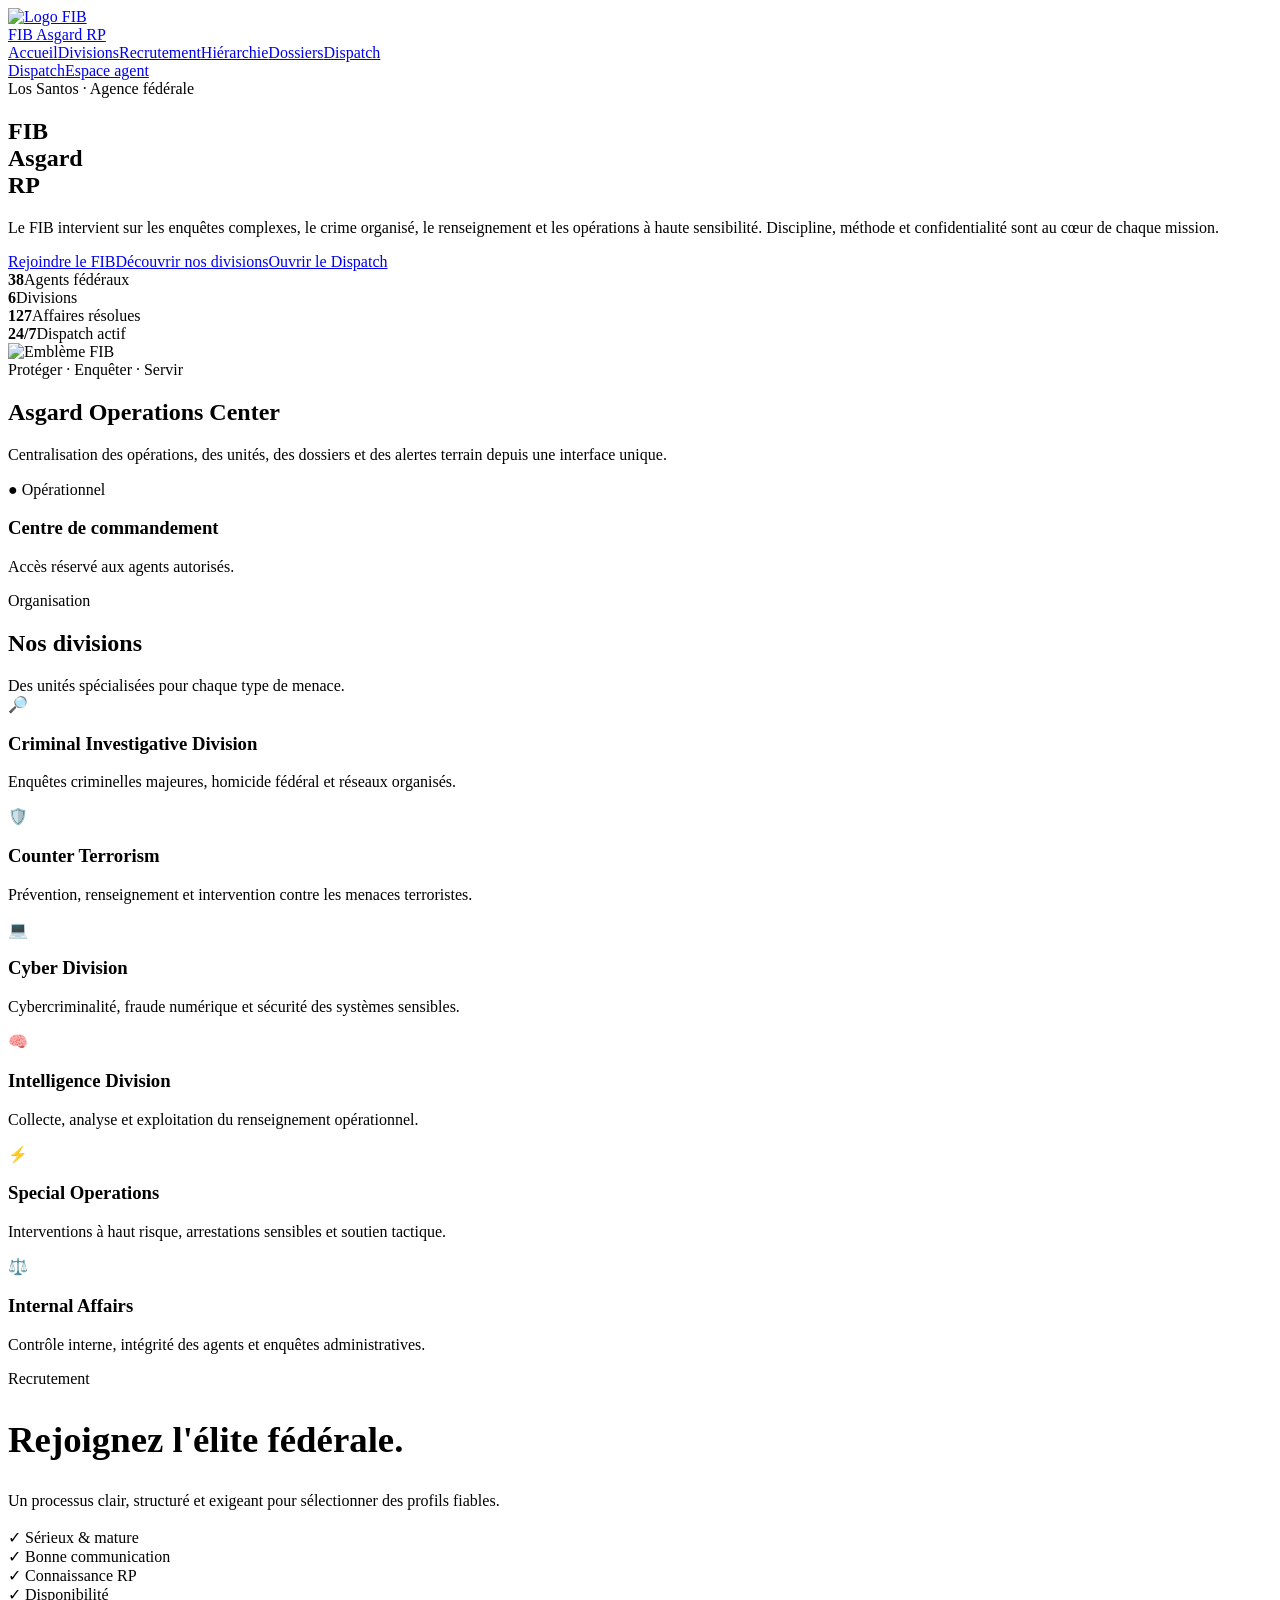
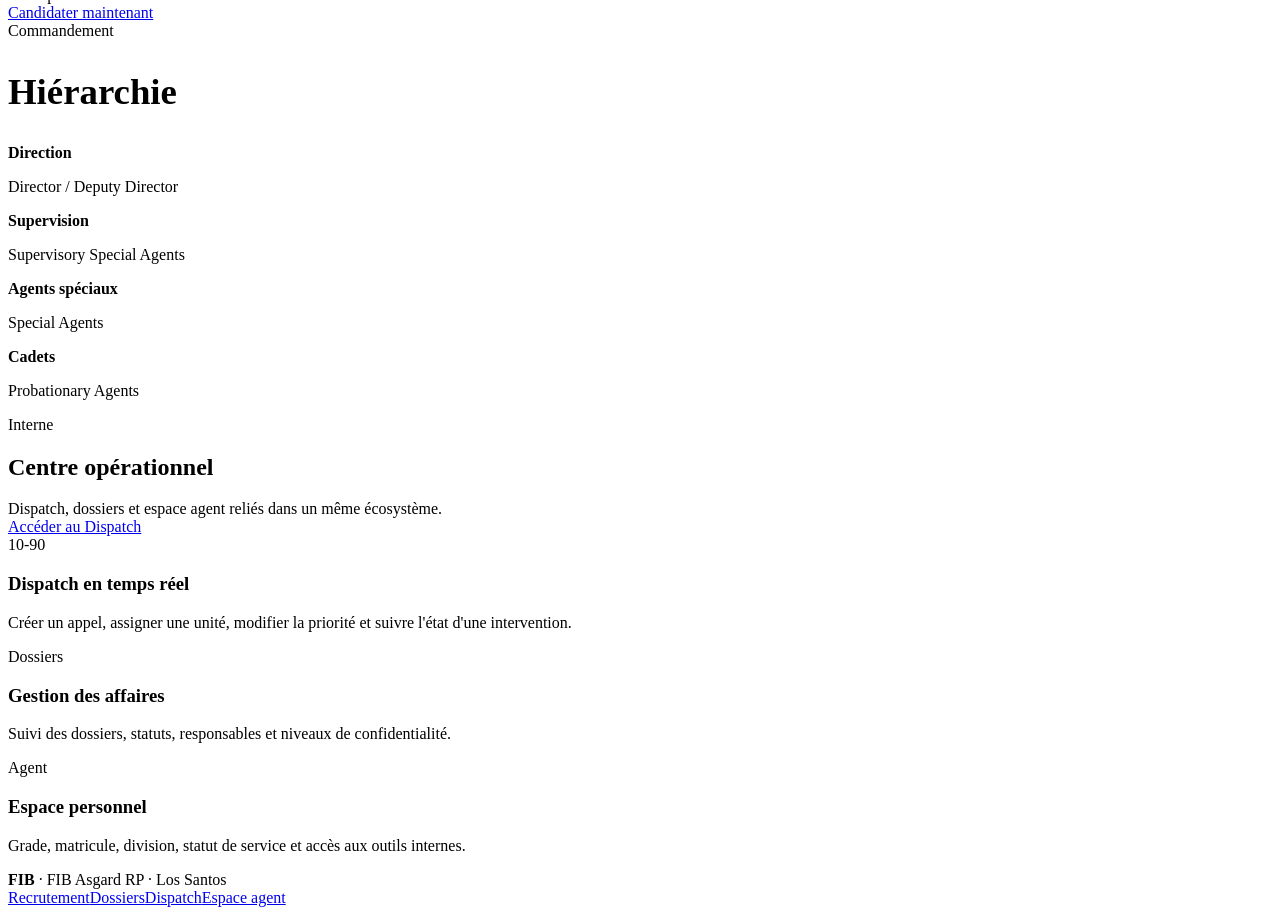
==== index.html @ b52d8143 "Ajoute la page d’accueil FIB Asgard RP" ====
<!doctype html>
<html lang="fr"><head><meta charset="utf-8"><meta name="viewport" content="width=device-width,initial-scale=1">
<title>FIB — FIB Asgard RP</title><link rel="icon" type="image/jpeg" href="assets/fib-logo.svg"><link rel="stylesheet" href="styles.css"></head>
<body>
<header class="top"><div class="shell nav"><a class="brand" href="index.html"><div class="logo"><img src="assets/fib-logo.svg" alt="Logo FIB"></div><span>FIB Asgard RP</span></a>
<nav class="navlinks"><a class="active" href="index.html">Accueil</a><a href="#divisions">Divisions</a><a href="recrutement.html">Recrutement</a><a href="#hierarchie">Hiérarchie</a><a href="dossiers.html">Dossiers</a><a href="dispatch.html">Dispatch</a></nav>
<div class="actions"><a class="btn hide-mobile" href="dispatch.html">Dispatch</a><a class="btn primary" href="agent.html">Espace agent</a></div></div></header>
<main>
<section class="hero"><div class="shell hero-grid"><div><div class="eyebrow">Los Santos · Agence fédérale</div><h1>FIB<br>Asgard<br>RP</h1><p>Le FIB intervient sur les enquêtes complexes, le crime organisé, le renseignement et les opérations à haute sensibilité. Discipline, méthode et confidentialité sont au cœur de chaque mission.</p>
<div class="hero-actions"><a class="btn primary" href="recrutement.html">Rejoindre le FIB</a><a class="btn" href="#divisions">Découvrir nos divisions</a><a class="btn" href="dispatch.html">Ouvrir le Dispatch</a></div>
<div class="stats"><div class="stat"><strong>38</strong><span>Agents fédéraux</span></div><div class="stat"><strong>6</strong><span>Divisions</span></div><div class="stat"><strong>127</strong><span>Affaires résolues</span></div><div class="stat"><strong>24/7</strong><span>Dispatch actif</span></div></div></div>
<div class="hero-card"><img class="hero-seal-img" src="assets/fib-logo.svg" alt="Emblème FIB"><div class="motto">Protéger · Enquêter · Servir</div><h2>Asgard Operations Center</h2><p>Centralisation des opérations, des unités, des dossiers et des alertes terrain depuis une interface unique.</p>
<div class="card" style="margin-top:17px"><span class="tag green">● Opérationnel</span><h3>Centre de commandement</h3><p>Accès réservé aux agents autorisés.</p></div></div></div></section>
<section class="section" id="divisions"><div class="shell"><div class="section-head"><div><div class="kicker">Organisation</div><h2>Nos divisions</h2><div class="muted">Des unités spécialisées pour chaque type de menace.</div></div></div>
<div class="grid"><article class="card"><div class="icon">🔎</div><h3>Criminal Investigative Division</h3><p>Enquêtes criminelles majeures, homicide fédéral et réseaux organisés.</p></article>
<article class="card"><div class="icon">🛡️</div><h3>Counter Terrorism</h3><p>Prévention, renseignement et intervention contre les menaces terroristes.</p></article>
<article class="card"><div class="icon">💻</div><h3>Cyber Division</h3><p>Cybercriminalité, fraude numérique et sécurité des systèmes sensibles.</p></article>
<article class="card"><div class="icon">🧠</div><h3>Intelligence Division</h3><p>Collecte, analyse et exploitation du renseignement opérationnel.</p></article>
<article class="card"><div class="icon">⚡</div><h3>Special Operations</h3><p>Interventions à haut risque, arrestations sensibles et soutien tactique.</p></article>
<article class="card"><div class="icon">⚖️</div><h3>Internal Affairs</h3><p>Contrôle interne, intégrité des agents et enquêtes administratives.</p></article></div></div></section>
<section class="section alt"><div class="shell grid two"><div class="card"><div class="kicker">Recrutement</div><h2 style="font-size:2.3rem">Rejoignez l'élite fédérale.</h2><p>Un processus clair, structuré et exigeant pour sélectionner des profils fiables.</p><div class="grid two" style="margin-top:18px"><div class="tag green">✓ Sérieux & mature</div><div class="tag green">✓ Bonne communication</div><div class="tag green">✓ Connaissance RP</div><div class="tag green">✓ Disponibilité</div></div><a class="btn primary" style="margin-top:20px" href="recrutement.html">Candidater maintenant</a></div>
<div class="card" id="hierarchie"><div class="kicker">Commandement</div><h2 style="font-size:2.3rem">Hiérarchie</h2><div class="grid two"><div class="card"><strong>Direction</strong><p>Director / Deputy Director</p></div><div class="card"><strong>Supervision</strong><p>Supervisory Special Agents</p></div><div class="card"><strong>Agents spéciaux</strong><p>Special Agents</p></div><div class="card"><strong>Cadets</strong><p>Probationary Agents</p></div></div></div></div></section>
<section class="section"><div class="shell"><div class="section-head"><div><div class="kicker">Interne</div><h2>Centre opérationnel</h2><div class="muted">Dispatch, dossiers et espace agent reliés dans un même écosystème.</div></div><a class="btn primary" href="dispatch.html">Accéder au Dispatch</a></div>
<div class="grid"><div class="card"><span class="tag red">10-90</span><h3>Dispatch en temps réel</h3><p>Créer un appel, assigner une unité, modifier la priorité et suivre l'état d'une intervention.</p></div><div class="card"><span class="tag">Dossiers</span><h3>Gestion des affaires</h3><p>Suivi des dossiers, statuts, responsables et niveaux de confidentialité.</p></div><div class="card"><span class="tag green">Agent</span><h3>Espace personnel</h3><p>Grade, matricule, division, statut de service et accès aux outils internes.</p></div></div></div></section>
</main>
<footer class="footer"><div class="shell foot"><div><b>FIB</b> · FIB Asgard RP · Los Santos</div><div class="footlinks"><a href="recrutement.html">Recrutement</a><a href="dossiers.html">Dossiers</a><a href="dispatch.html">Dispatch</a><a href="agent.html">Espace agent</a></div></div></footer>
</body></html>
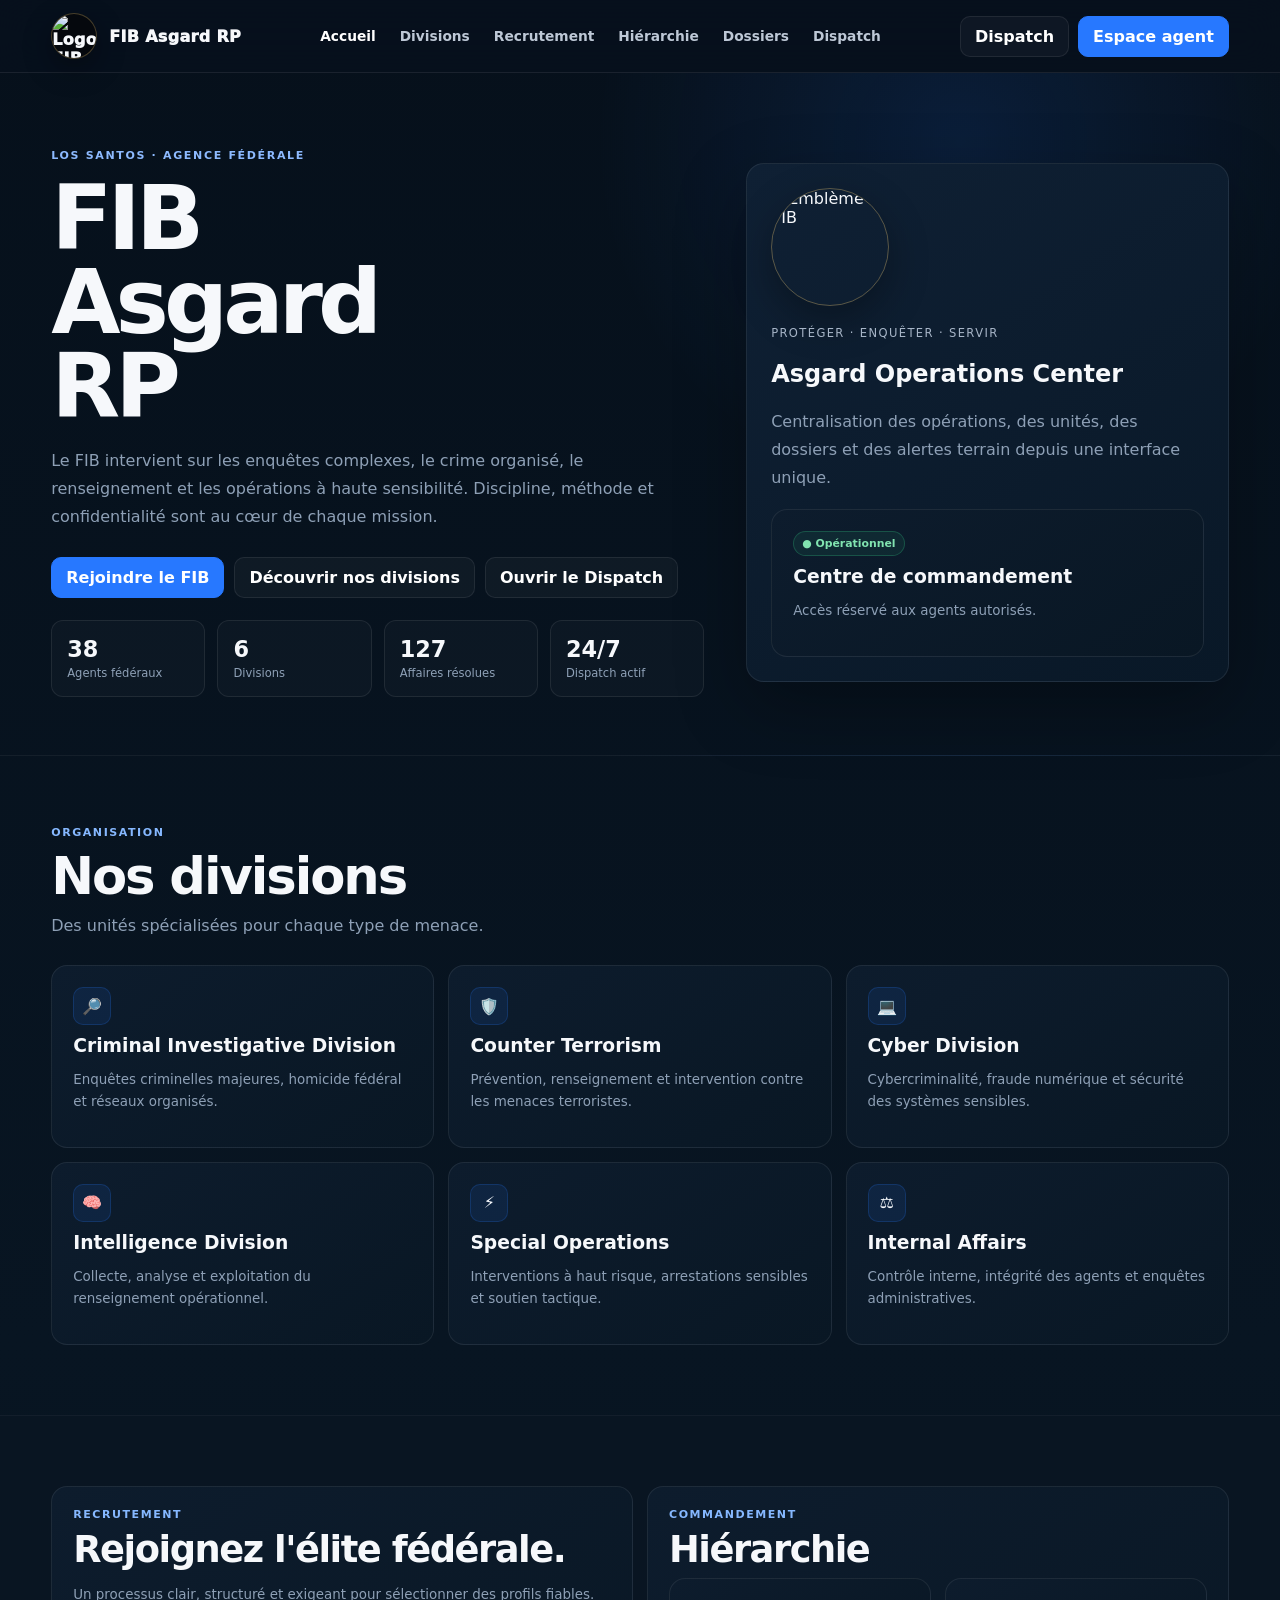
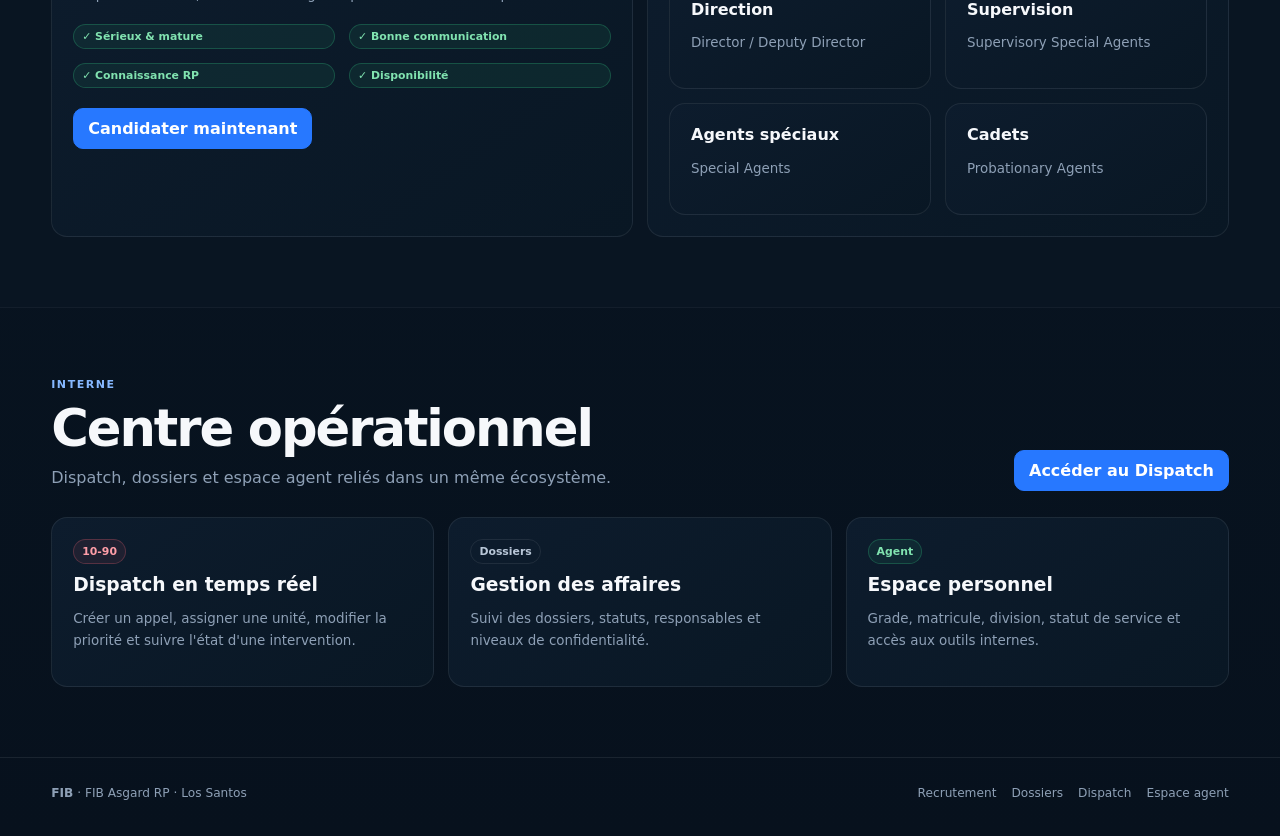
==== commit b330b8d6: "Utilise le logo FIB fourni" ====
--- a/index.html
+++ b/index.html
@@ -1,15 +1,15 @@
 <!doctype html>
 <html lang="fr"><head><meta charset="utf-8"><meta name="viewport" content="width=device-width,initial-scale=1">
-<title>FIB — FIB Asgard RP</title><link rel="icon" type="image/jpeg" href="assets/fib-logo.svg"><link rel="stylesheet" href="styles.css"></head>
+<title>FIB — FIB Asgard RP</title><link rel="icon" type="image/jpeg" href="assets/fib-logo-user.jpg"><link rel="stylesheet" href="styles.css"></head>
 <body>
-<header class="top"><div class="shell nav"><a class="brand" href="index.html"><div class="logo"><img src="assets/fib-logo.svg" alt="Logo FIB"></div><span>FIB Asgard RP</span></a>
+<header class="top"><div class="shell nav"><a class="brand" href="index.html"><div class="logo"><img src="assets/fib-logo-user.jpg" alt="Logo FIB"></div><span>FIB Asgard RP</span></a>
 <nav class="navlinks"><a class="active" href="index.html">Accueil</a><a href="#divisions">Divisions</a><a href="recrutement.html">Recrutement</a><a href="#hierarchie">Hiérarchie</a><a href="dossiers.html">Dossiers</a><a href="dispatch.html">Dispatch</a></nav>
 <div class="actions"><a class="btn hide-mobile" href="dispatch.html">Dispatch</a><a class="btn primary" href="agent.html">Espace agent</a></div></div></header>
 <main>
 <section class="hero"><div class="shell hero-grid"><div><div class="eyebrow">Los Santos · Agence fédérale</div><h1>FIB<br>Asgard<br>RP</h1><p>Le FIB intervient sur les enquêtes complexes, le crime organisé, le renseignement et les opérations à haute sensibilité. Discipline, méthode et confidentialité sont au cœur de chaque mission.</p>
 <div class="hero-actions"><a class="btn primary" href="recrutement.html">Rejoindre le FIB</a><a class="btn" href="#divisions">Découvrir nos divisions</a><a class="btn" href="dispatch.html">Ouvrir le Dispatch</a></div>
 <div class="stats"><div class="stat"><strong>38</strong><span>Agents fédéraux</span></div><div class="stat"><strong>6</strong><span>Divisions</span></div><div class="stat"><strong>127</strong><span>Affaires résolues</span></div><div class="stat"><strong>24/7</strong><span>Dispatch actif</span></div></div></div>
-<div class="hero-card"><img class="hero-seal-img" src="assets/fib-logo.svg" alt="Emblème FIB"><div class="motto">Protéger · Enquêter · Servir</div><h2>Asgard Operations Center</h2><p>Centralisation des opérations, des unités, des dossiers et des alertes terrain depuis une interface unique.</p>
+<div class="hero-card"><img class="hero-seal-img" src="assets/fib-logo-user.jpg" alt="Emblème FIB"><div class="motto">Protéger · Enquêter · Servir</div><h2>Asgard Operations Center</h2><p>Centralisation des opérations, des unités, des dossiers et des alertes terrain depuis une interface unique.</p>
 <div class="card" style="margin-top:17px"><span class="tag green">● Opérationnel</span><h3>Centre de commandement</h3><p>Accès réservé aux agents autorisés.</p></div></div></div></section>
 <section class="section" id="divisions"><div class="shell"><div class="section-head"><div><div class="kicker">Organisation</div><h2>Nos divisions</h2><div class="muted">Des unités spécialisées pour chaque type de menace.</div></div></div>
 <div class="grid"><article class="card"><div class="icon">🔎</div><h3>Criminal Investigative Division</h3><p>Enquêtes criminelles majeures, homicide fédéral et réseaux organisés.</p></article>
--- a/styles.css
+++ b/styles.css
@@ -0,0 +1 @@
+:root{--bg:#07111d;--bg2:#0a1625;--panel:#0e1d2e;--panel2:#12243a;--line:rgba(255,255,255,.08);--text:#f6f8fb;--muted:#8ea0b6;--blue:#2778ff;--blue2:#6ba6ff;--green:#36d089;--amber:#f2b84b;--red:#ff6575;--purple:#9c78ff;--shadow:0 24px 70px rgba(0,0,0,.28)}*{box-sizing:border-box}html{scroll-behavior:smooth}body{margin:0;background:linear-gradient(180deg,#06101b,#081522 55%,#07111d);color:var(--text);font-family:Inter,ui-sans-serif,system-ui,-apple-system,Segoe UI,sans-serif}a{color:inherit;text-decoration:none}button,input,select,textarea{font:inherit}.shell{width:min(1200px,92vw);margin:auto}.top{position:sticky;top:0;z-index:50;border-bottom:1px solid var(--line);background:rgba(7,17,29,.88);backdrop-filter:blur(18px)}.nav{height:72px;display:flex;align-items:center;justify-content:space-between;gap:20px}.brand{display:flex;align-items:center;gap:12px;font-weight:950;letter-spacing:.02em}.logo{width:46px;height:46px;border-radius:50%;display:grid;place-items:center;border:1px solid rgba(212,178,103,.32);background:#05080d;box-shadow:0 10px 30px rgba(0,0,0,.3);overflow:hidden}.logo img{width:100%;height:100%;object-fit:cover;display:block}.navlinks{display:flex;gap:24px;color:#bdc8d6;font-size:.86rem;font-weight:780}.navlinks a:hover,.navlinks a.active{color:#fff}.actions{display:flex;gap:9px;align-items:center}.btn{border:1px solid var(--line);border-radius:10px;background:rgba(255,255,255,.035);color:#fff;padding:10px 14px;font-weight:850;cursor:pointer;display:inline-flex;align-items:center;justify-content:center;gap:8px}.btn.primary{background:var(--blue);border-color:var(--blue)}.btn.success{background:rgba(54,208,137,.12);border-color:rgba(54,208,137,.25);color:#8ce9b8}.btn.danger{background:rgba(255,101,117,.1);border-color:rgba(255,101,117,.25);color:#ff9ba6}.btn.block{width:100%}.hero{padding:76px 0 58px;border-bottom:1px solid rgba(255,255,255,.05);background:radial-gradient(circle at 75% 10%,rgba(39,120,255,.13),transparent 32%)}.hero-grid{display:grid;grid-template-columns:1.15fr .85fr;gap:42px;align-items:center}.eyebrow{font-size:.69rem;text-transform:uppercase;letter-spacing:.15em;font-weight:900;color:#8dbaff}h1{font-size:clamp(3rem,7vw,6.3rem);line-height:.94;letter-spacing:-.055em;margin:14px 0 18px}.hero p{max-width:700px;color:var(--muted);font-size:1rem;line-height:1.75}.hero-actions{display:flex;gap:10px;flex-wrap:wrap;margin-top:26px}.hero-card{background:linear-gradient(145deg,#0f2034,#091827);border:1px solid var(--line);border-radius:18px;padding:24px;box-shadow:var(--shadow)}.hero-seal-img{width:118px;height:118px;border-radius:50%;object-fit:cover;display:block;border:1px solid rgba(212,178,103,.38);box-shadow:0 14px 40px rgba(0,0,0,.3);margin-bottom:20px}.motto{font-size:.72rem;letter-spacing:.12em;color:#a7b5c7;text-transform:uppercase}.stats{display:grid;grid-template-columns:repeat(4,1fr);gap:12px;margin-top:22px}.stat{border:1px solid var(--line);background:rgba(255,255,255,.025);border-radius:12px;padding:15px}.stat strong{display:block;font-size:1.4rem}.stat span{color:var(--muted);font-size:.72rem}.section{padding:70px 0}.section.alt{background:#091522;border-block:1px solid rgba(255,255,255,.04)}.section-head{display:flex;justify-content:space-between;align-items:flex-end;gap:20px;margin-bottom:26px}.kicker{font-size:.69rem;letter-spacing:.14em;text-transform:uppercase;color:#86b8ff;font-weight:900}.section h2{font-size:clamp(2rem,4vw,3.5rem);margin:7px 0;letter-spacing:-.04em}.muted{color:var(--muted);line-height:1.65}.grid{display:grid;grid-template-columns:repeat(3,1fr);gap:14px}.grid.two{grid-template-columns:repeat(2,1fr)}.grid.four{grid-template-columns:repeat(4,1fr)}.card{border:1px solid var(--line);background:linear-gradient(145deg,#0d1c2d,#091724);border-radius:16px;padding:21px}.card h3{margin:10px 0 7px}.card p{color:var(--muted);line-height:1.6;font-size:.84rem}.icon{width:38px;height:38px;border-radius:10px;display:grid;place-items:center;background:rgba(39,120,255,.1);border:1px solid rgba(39,120,255,.2)}.tag{display:inline-flex;border-radius:999px;padding:5px 8px;font-size:.68rem;font-weight:900;border:1px solid var(--line);color:#b9c7d8}.tag.green{color:#81e3b0;border-color:rgba(54,208,137,.25);background:rgba(54,208,137,.08)}.tag.red{color:#ff9ea8;border-color:rgba(255,101,117,.25);background:rgba(255,101,117,.08)}.tag.amber{color:#ffd27d;border-color:rgba(242,184,75,.25);background:rgba(242,184,75,.08)}.table-wrap{overflow:auto;border:1px solid var(--line);border-radius:14px}.table{width:100%;border-collapse:collapse;min-width:760px;background:#0a1827}.table th,.table td{padding:13px 14px;text-align:left;border-bottom:1px solid var(--line);font-size:.82rem}.table th{color:#aebccd;font-size:.7rem;text-transform:uppercase;letter-spacing:.08em;background:#0c1c2d}.form{display:grid;gap:13px}.field label{display:block;color:#aebccd;font-size:.7rem;text-transform:uppercase;letter-spacing:.08em;font-weight:900;margin-bottom:6px}.field input,.field textarea,.field select{width:100%;border:1px solid var(--line);border-radius:10px;background:#091726;color:#fff;padding:11px 12px;outline:none}.field textarea{min-height:120px;resize:vertical}.field input:focus,.field textarea:focus,.field select:focus{border-color:rgba(39,120,255,.55)}.dispatch-layout{display:grid;grid-template-columns:340px 1fr 310px;gap:14px}.panel{border:1px solid var(--line);border-radius:16px;background:#0b1929;overflow:hidden}.panel-head{padding:16px 17px;border-bottom:1px solid var(--line);display:flex;justify-content:space-between;align-items:center}.panel-body{padding:14px}.incident{padding:13px;border:1px solid var(--line);border-left:3px solid var(--blue);border-radius:11px;background:rgba(255,255,255,.025);margin-bottom:9px;cursor:pointer}.incident.high{border-left-color:var(--red)}.incident.medium{border-left-color:var(--amber)}.incident strong,.incident span{display:block}.incident span{font-size:.74rem;color:var(--muted);margin-top:4px}.map{min-height:520px;position:relative;background:radial-gradient(circle at 35% 30%,rgba(39,120,255,.14),transparent 18%),linear-gradient(rgba(255,255,255,.025) 1px,transparent 1px),linear-gradient(90deg,rgba(255,255,255,.025) 1px,transparent 1px),#091724;background-size:auto,34px 34px,34px 34px;border-radius:12px;overflow:hidden}.map:after{content:"LOS SANTOS / BLAINE COUNTY";position:absolute;right:14px;bottom:12px;color:#698099;font-size:.67rem;letter-spacing:.1em}.marker{position:absolute;width:14px;height:14px;border-radius:50%;background:var(--blue);box-shadow:0 0 0 7px rgba(39,120,255,.12)}.marker.call{background:var(--red);box-shadow:0 0 0 7px rgba(255,101,117,.12)}.unit{display:flex;justify-content:space-between;gap:12px;align-items:center;padding:11px;border-bottom:1px solid var(--line)}.unit:last-child{border-bottom:0}.unit small{display:block;color:var(--muted);margin-top:3px}.status{font-size:.66rem;padding:5px 7px;border-radius:999px;background:rgba(54,208,137,.1);color:#7ee5ae}.status.busy{background:rgba(242,184,75,.1);color:#ffd17a}.tabs{display:flex;gap:7px;flex-wrap:wrap}.tab{padding:8px 10px;border:1px solid var(--line);background:rgba(255,255,255,.025);border-radius:9px;color:#adbdcf;font-size:.77rem;font-weight:850;cursor:pointer}.tab.active{background:var(--blue);border-color:var(--blue);color:#fff}.agent-card{display:flex;align-items:center;gap:15px}.avatar{width:64px;height:64px;border-radius:15px;background:#12263d;border:1px solid var(--line);display:grid;place-items:center;font-weight:950}.notice{padding:12px 14px;border-radius:10px;border:1px solid rgba(39,120,255,.24);background:rgba(39,120,255,.08);color:#b8d4ff}.footer{border-top:1px solid var(--line);padding:28px 0 36px;color:var(--muted);font-size:.76rem}.foot{display:flex;justify-content:space-between;gap:20px;align-items:center}.footlinks{display:flex;gap:15px;flex-wrap:wrap}@media(max-width:980px){.hero-grid,.dispatch-layout{grid-template-columns:1fr}.grid.four{grid-template-columns:repeat(2,1fr)}.navlinks{display:none}.map{min-height:420px}}@media(max-width:700px){.grid,.grid.two,.grid.four,.stats{grid-template-columns:1fr}.hero{padding-top:48px}.section{padding:52px 0}.hero-actions{flex-direction:column}.hero-actions .btn{width:100%}.actions .hide-mobile{display:none}.foot{align-items:flex-start;flex-direction:column}}
